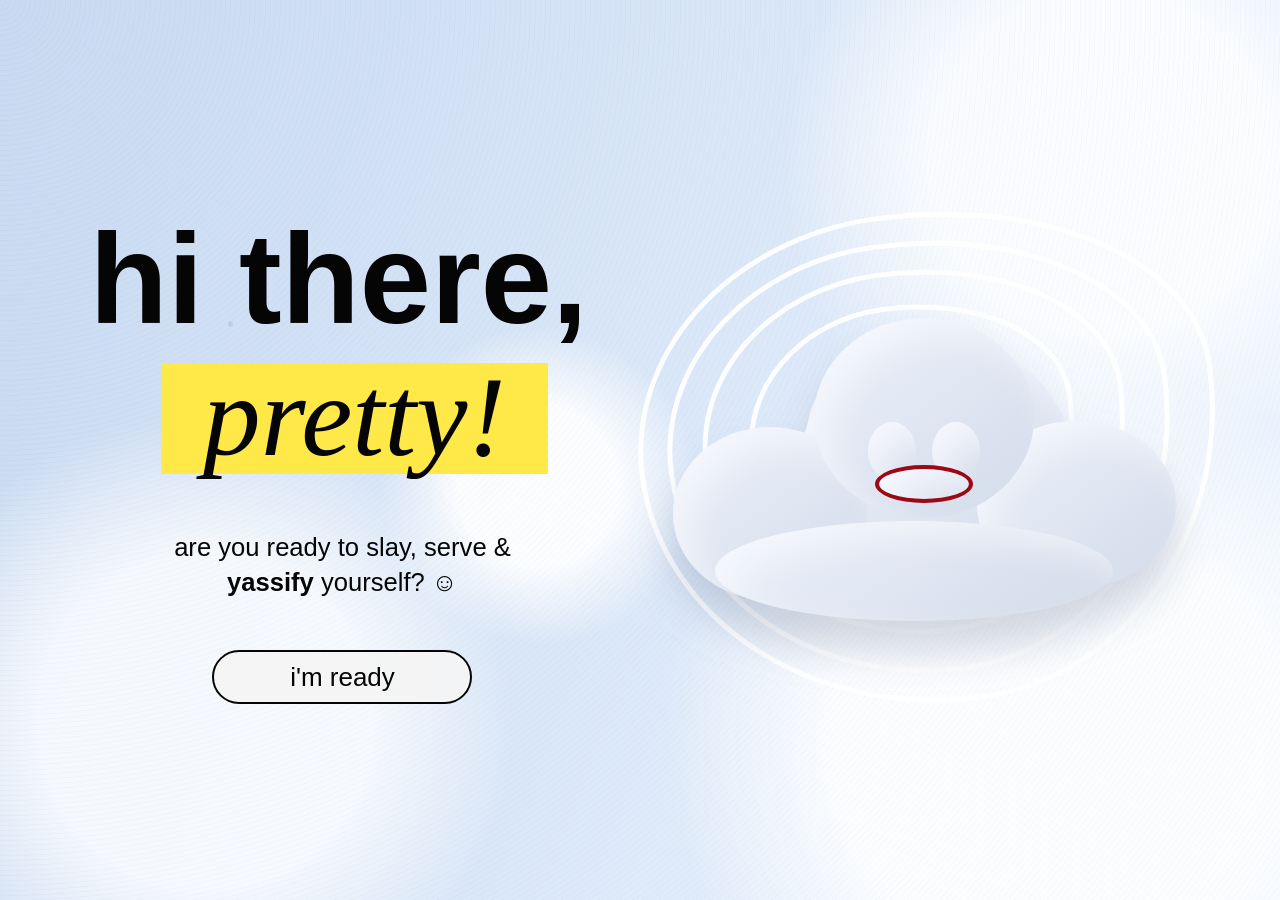
==== index.html @ 6fa4b676 "adding a landing page" ====
<!DOCTYPE html>
<html lang="en">
<head>
  <meta charset="UTF-8" />
  <meta name="viewport" content="width=device-width, initial-scale=1.0" />
  <title>Pretty Face Filter</title>
  <style>
    * {
      box-sizing: border-box;
    }

    html,
    body {
      min-height: 100%;
    }

    body {
      margin: 0;
      font-family: Arial, Helvetica, sans-serif;
      color: #050505;
      background:
        radial-gradient(circle at 18% 36%, rgba(126, 159, 203, 0.28) 0 2px, transparent 3px),
        radial-gradient(circle at 42% 54%, rgba(255, 255, 255, 0.9) 0 9%, transparent 18%),
        radial-gradient(circle at 16% 80%, rgba(255, 255, 255, 0.78) 0 13%, transparent 24%),
        radial-gradient(circle at 86% 18%, rgba(255, 255, 255, 0.82) 0 13%, transparent 24%),
        radial-gradient(circle at 82% 82%, rgba(255, 255, 255, 0.86) 0 17%, transparent 30%),
        linear-gradient(112deg, #c8d9f1 0%, #d7e5f7 42%, #eff6ff 100%);
      overflow-x: hidden;
    }

    body::before {
      content: "";
      position: fixed;
      inset: 0;
      pointer-events: none;
      opacity: 0.23;
      background-image:
        repeating-radial-gradient(circle at 0 0, rgba(28, 48, 77, 0.08) 0 1px, transparent 1px 5px),
        repeating-linear-gradient(92deg, rgba(255, 255, 255, 0.14) 0 1px, transparent 1px 4px);
      mix-blend-mode: multiply;
    }

    .landing {
      position: relative;
      min-height: 100vh;
      display: grid;
      grid-template-columns: minmax(340px, 0.95fr) minmax(360px, 1.05fr);
      align-items: center;
      gap: 36px;
      padding: clamp(36px, 7vw, 116px);
    }

    .intro {
      position: relative;
      z-index: 2;
      text-align: center;
      justify-self: center;
      width: min(670px, 100%);
      padding-top: 28px;
    }

    h1 {
      margin: 0;
      font-size: clamp(78px, 10vw, 150px);
      font-weight: 700;
      line-height: 0.86;
      letter-spacing: 0;
      text-align: left;
    }

    .pretty-mark {
      display: inline-block;
      margin: 28px auto 0;
      padding: 0 42px 6px;
      background: #ffe948;
      font-family: Georgia, "Times New Roman", serif;
      font-size: clamp(82px, 9vw, 145px);
      font-style: italic;
      font-weight: 400;
      line-height: 0.92;
      transform: translateX(12px);
    }

    .tagline {
      margin: 56px auto 0;
      max-width: 460px;
      font-size: clamp(22px, 2vw, 32px);
      line-height: 1.35;
    }

    .tagline strong {
      font-weight: 800;
    }

    .ready-link {
      display: inline-flex;
      justify-content: center;
      align-items: center;
      min-width: 260px;
      min-height: 54px;
      margin-top: 50px;
      padding: 10px 34px;
      border: 2px solid #050505;
      border-radius: 999px;
      background: rgba(245, 245, 245, 0.92);
      color: #050505;
      text-decoration: none;
      font-size: 26px;
      line-height: 1;
      transition: transform 0.18s ease, background 0.18s ease, box-shadow 0.18s ease;
    }

    .ready-link:hover,
    .ready-link:focus-visible {
      background: #fff;
      box-shadow: 0 9px 24px rgba(47, 63, 94, 0.18);
      transform: translateY(-2px);
      outline: none;
    }

    .cloud-stage {
      position: relative;
      z-index: 1;
      justify-self: center;
      width: min(640px, 45vw);
      aspect-ratio: 1.18;
      min-width: 360px;
    }

    .contour {
      position: absolute;
      inset: 2% 0 0 0;
      border: 5px solid rgba(255, 255, 255, 0.92);
      border-radius: 46% 54% 47% 53% / 46% 39% 61% 54%;
      transform: rotate(-8deg);
    }

    .contour:nth-child(1) {
      inset: 1% -4% -2% 3%;
    }

    .contour:nth-child(2) {
      inset: 7% 4% 4% 8%;
    }

    .contour:nth-child(3) {
      inset: 13% 12% 12% 14%;
    }

    .contour:nth-child(4) {
      inset: 20% 21% 21% 22%;
    }

    .contour:nth-child(5) {
      inset: 28% 31% 30% 32%;
    }

    .cloud {
      position: absolute;
      left: 5%;
      right: 4%;
      bottom: 15%;
      height: 62%;
      filter: drop-shadow(0 30px 20px rgba(104, 118, 148, 0.28));
    }

    .cloud span {
      position: absolute;
      display: block;
      background: linear-gradient(145deg, #edf2fb 0%, #d3dbea 100%);
      border-radius: 50%;
      box-shadow: inset 18px 16px 34px rgba(255, 255, 255, 0.5);
    }

    .puff-main {
      width: 53%;
      height: 92%;
      left: 28%;
      bottom: 2%;
    }

    .puff-left {
      width: 37%;
      height: 57%;
      left: 4%;
      bottom: 7%;
    }

    .puff-right {
      width: 38%;
      height: 55%;
      right: 0;
      bottom: 11%;
    }

    .puff-top {
      width: 42%;
      height: 66%;
      left: 31%;
      top: 0;
    }

    .puff-base {
      width: 76%;
      height: 33%;
      left: 12%;
      bottom: 0;
      border-radius: 999px;
    }

    .face {
      position: absolute;
      left: 52%;
      top: 48%;
      width: 132px;
      height: 82px;
      transform: translate(-50%, -50%);
      z-index: 3;
    }

    .eye {
      position: absolute;
      top: 0;
      width: 48px;
      height: 58px;
      border-radius: 50%;
      background:
        radial-gradient(circle at 55% 34%, #ffffff 0 5px, transparent 6px),
        radial-gradient(circle at 46% 48%, #1d1d1d 0 17px, #303030 18px 23px, transparent 24px),
        radial-gradient(circle at 50% 50%, #ffffff 0 29px, #b6b8be 31px 36px, transparent 37px);
      box-shadow: inset -4px -6px 8px rgba(0, 0, 0, 0.18), 0 2px 4px rgba(0, 0, 0, 0.16);
    }

    .eye.left {
      left: 10px;
    }

    .eye.right {
      right: 10px;
    }

    .mouth {
      position: absolute;
      left: 50%;
      bottom: 1px;
      width: 98px;
      height: 38px;
      border-radius: 999px;
      transform: translateX(-50%);
      background:
        radial-gradient(ellipse at 50% 38%, rgba(255, 130, 130, 0.9) 0 38%, transparent 39%),
        linear-gradient(#ff4940 0%, #d31623 68%, #8f0715 100%);
      border: 4px solid #9e0716;
      box-shadow: inset 0 -7px 6px rgba(78, 0, 13, 0.26), 0 5px 5px rgba(0, 0, 0, 0.2);
    }

    @media (max-width: 900px) {
      .landing {
        grid-template-columns: 1fr;
        align-content: center;
        padding: 42px 24px 56px;
      }

      .intro {
        order: 2;
        padding-top: 0;
      }

      h1 {
        text-align: center;
      }

      .pretty-mark {
        transform: none;
        padding-inline: 26px;
      }

      .tagline {
        margin-top: 34px;
      }

      .ready-link {
        margin-top: 32px;
      }

      .cloud-stage {
        order: 1;
        width: min(520px, 88vw);
        min-width: 0;
      }
    }

    @media (max-width: 520px) {
      .landing {
        padding-inline: 18px;
      }

      .pretty-mark {
        width: 100%;
        padding-inline: 10px;
      }

      .ready-link {
        width: min(260px, 82vw);
        font-size: 22px;
      }
    }
  </style>
</head>
<body>
  <main class="landing" aria-label="Pretty face filter welcome page">
    <section class="intro">
      <h1>hi there,</h1>
      <div class="pretty-mark">pretty!</div>
      <p class="tagline">are you ready to slay, serve &amp;<br><strong>yassify</strong> yourself? ☺</p>
      <a class="ready-link" href="frapp.html">i'm ready</a>
    </section>

    <section class="cloud-stage" aria-hidden="true">
      <div class="contour"></div>
      <div class="contour"></div>
      <div class="contour"></div>
      <div class="contour"></div>
      <div class="contour"></div>
      <div class="cloud">
        <span class="puff-main"></span>
        <span class="puff-left"></span>
        <span class="puff-right"></span>
        <span class="puff-top"></span>
        <span class="puff-base"></span>
        <div class="face">
          <span class="eye left"></span>
          <span class="eye right"></span>
          <span class="mouth"></span>
        </div>
      </div>
    </section>
  </main>
</body>
</html>
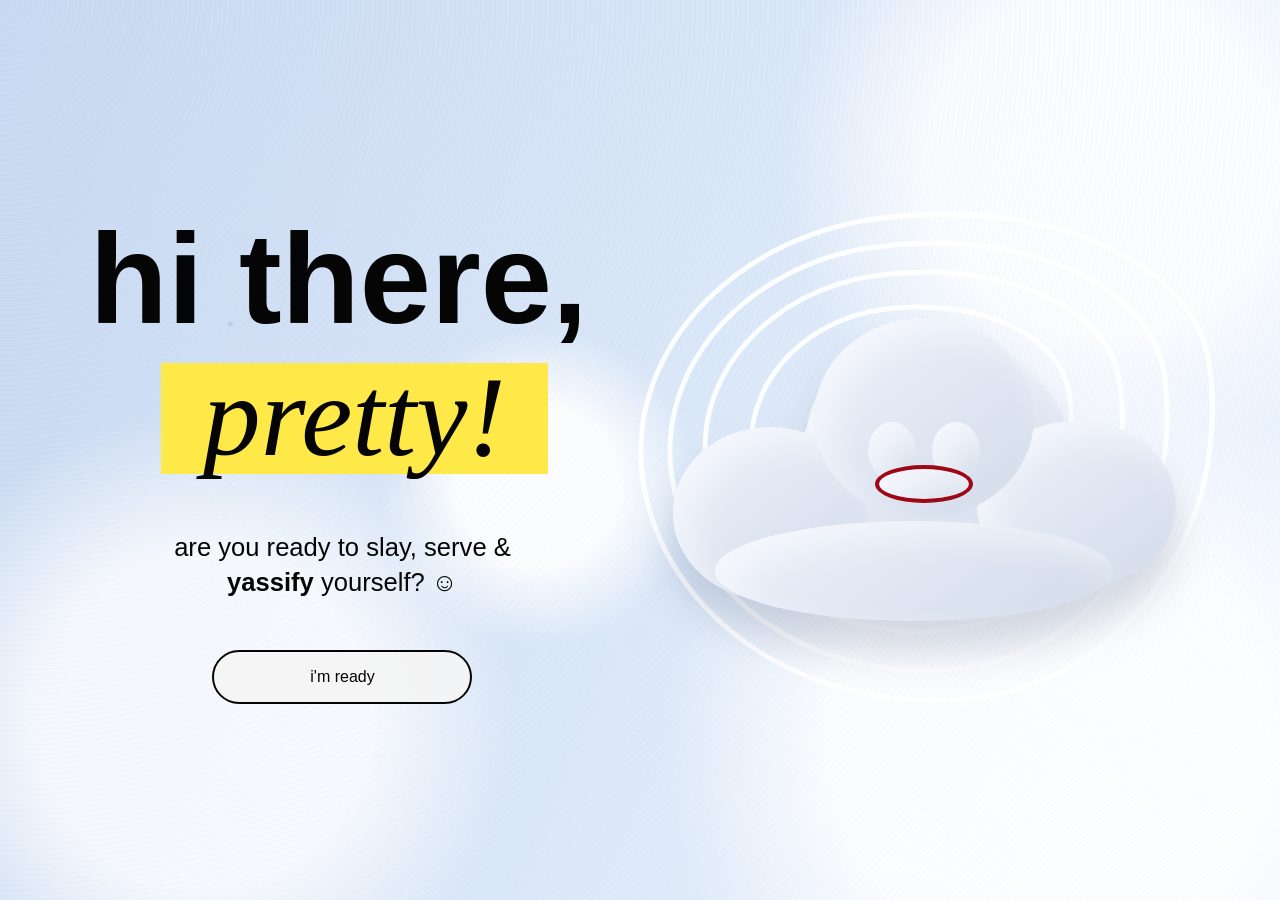
==== commit c2e67a0f: "terms and conditions page" ====
--- a/index.html
+++ b/index.html
@@ -48,6 +48,14 @@
       align-items: center;
       gap: 36px;
       padding: clamp(36px, 7vw, 116px);
+    }
+
+    .screen {
+      display: none;
+    }
+
+    .screen.active {
+      display: grid;
     }
 
     .intro {
@@ -118,6 +126,11 @@
       outline: none;
     }
 
+    .ready-link.dark {
+      background: #050505;
+      color: #fff;
+    }
+
     .cloud-stage {
       position: relative;
       z-index: 1;
@@ -125,6 +138,15 @@
       width: min(640px, 45vw);
       aspect-ratio: 1.18;
       min-width: 360px;
+    }
+
+    .cloud-stage.small {
+      width: min(250px, 44vw);
+      min-width: 150px;
+    }
+
+    .cloud-stage.small .contour {
+      border-width: 2px;
     }
 
     .contour {
@@ -254,8 +276,170 @@
       box-shadow: inset 0 -7px 6px rgba(78, 0, 13, 0.26), 0 5px 5px rgba(0, 0, 0, 0.2);
     }
 
+    .cloud-stage.small .face {
+      width: 58px;
+      height: 38px;
+    }
+
+    .cloud-stage.small .eye {
+      width: 22px;
+      height: 26px;
+      background:
+        radial-gradient(circle at 55% 34%, #ffffff 0 2px, transparent 3px),
+        radial-gradient(circle at 46% 48%, #1d1d1d 0 7px, #303030 8px 10px, transparent 11px),
+        radial-gradient(circle at 50% 50%, #ffffff 0 13px, #b6b8be 14px 16px, transparent 17px);
+    }
+
+    .cloud-stage.small .eye.left {
+      left: 4px;
+    }
+
+    .cloud-stage.small .eye.right {
+      right: 4px;
+    }
+
+    .cloud-stage.small .mouth {
+      width: 38px;
+      height: 22px;
+      border-width: 2px;
+    }
+
+    .info-screen,
+    .products-screen {
+      position: relative;
+      min-height: 100vh;
+      align-items: center;
+      justify-items: center;
+      padding: clamp(36px, 7vw, 92px);
+      text-align: center;
+    }
+
+    .info-content,
+    .products-content {
+      position: relative;
+      z-index: 2;
+      width: min(1120px, 100%);
+      display: grid;
+      justify-items: center;
+    }
+
+    .info-copy {
+      margin: 22px 0 0;
+      font-size: clamp(23px, 2.2vw, 34px);
+      line-height: 1.22;
+    }
+
+    .info-copy p {
+      margin: 0 0 34px;
+    }
+
+    .actions {
+      display: flex;
+      justify-content: center;
+      gap: 18px;
+      flex-wrap: wrap;
+      margin-top: 18px;
+    }
+
+    button.ready-link {
+      font: inherit;
+      cursor: pointer;
+    }
+
+    .actions .ready-link {
+      min-width: 178px;
+      min-height: 36px;
+      margin-top: 0;
+      padding: 6px 28px;
+      font-size: 20px;
+    }
+
+    .products-cloud {
+      position: absolute;
+      left: 2%;
+      top: 6%;
+      width: min(280px, 24vw);
+      min-width: 150px;
+      z-index: 3;
+      pointer-events: none;
+    }
+
+    .products-title {
+      margin: 0 0 28px;
+      font-size: clamp(72px, 8vw, 138px);
+      line-height: 0.92;
+      font-weight: 700;
+    }
+
+    .product-grid {
+      display: grid;
+      grid-template-columns: repeat(3, minmax(210px, 1fr));
+      gap: clamp(22px, 3vw, 38px);
+      width: min(1040px, 100%);
+    }
+
+    .product-card {
+      min-height: 350px;
+      padding: 48px 28px 34px;
+      border-radius: 24px;
+      display: flex;
+      flex-direction: column;
+      align-items: center;
+      justify-content: flex-start;
+      color: #050505;
+    }
+
+    .product-card.makeup {
+      background: #edcff4;
+    }
+
+    .product-card.filters {
+      background: #efffbd;
+    }
+
+    .product-card.pose {
+      background: #bfdcf5;
+    }
+
+    .product-icon {
+      height: 110px;
+      display: grid;
+      place-items: center;
+      font-size: 74px;
+      line-height: 1;
+    }
+
+    .product-label {
+      display: inline-block;
+      min-width: 220px;
+      margin-top: 18px;
+      padding: 5px 16px;
+      background: #ffe45a;
+      font-family: Georgia, "Times New Roman", serif;
+      font-size: 28px;
+      font-style: italic;
+      line-height: 1;
+    }
+
+    .product-card p {
+      max-width: 280px;
+      margin: 24px 0 0;
+      font-size: 20px;
+      line-height: 1.2;
+      text-align: left;
+    }
+
+    .products-ready {
+      min-width: 178px;
+      min-height: 38px;
+      margin-top: 22px;
+      font-size: 20px;
+    }
+
     @media (max-width: 900px) {
-      .landing {
+      .landing,
+      .info-screen,
+      .products-screen {
         grid-template-columns: 1fr;
         align-content: center;
         padding: 42px 24px 56px;
@@ -288,6 +472,33 @@
         width: min(520px, 88vw);
         min-width: 0;
       }
+
+      .info-screen,
+      .products-screen {
+        display: none;
+      }
+
+      .info-screen.active,
+      .products-screen.active {
+        display: grid;
+      }
+
+      .product-grid {
+        grid-template-columns: 1fr;
+        width: min(390px, 100%);
+      }
+
+      .products-cloud {
+        position: relative;
+        left: auto;
+        top: auto;
+        width: min(220px, 60vw);
+        margin-bottom: -18px;
+      }
+
+      .products-title {
+        font-size: clamp(58px, 16vw, 92px);
+      }
     }
 
     @media (max-width: 520px) {
@@ -304,16 +515,37 @@
         width: min(260px, 82vw);
         font-size: 22px;
       }
+
+      .actions .ready-link,
+      .products-ready {
+        width: min(190px, 70vw);
+        font-size: 18px;
+      }
+
+      .info-copy {
+        font-size: 22px;
+      }
+
+      .product-card {
+        min-height: 0;
+        padding: 34px 24px 30px;
+      }
+
+      .product-label {
+        min-width: 0;
+        width: 100%;
+        font-size: 25px;
+      }
     }
   </style>
 </head>
 <body>
-  <main class="landing" aria-label="Pretty face filter welcome page">
+  <main class="landing screen active" data-screen="welcome" aria-label="Pretty face filter welcome page">
     <section class="intro">
       <h1>hi there,</h1>
       <div class="pretty-mark">pretty!</div>
       <p class="tagline">are you ready to slay, serve &amp;<br><strong>yassify</strong> yourself? ☺</p>
-      <a class="ready-link" href="frapp.html">i'm ready</a>
+      <button class="ready-link" type="button" data-next="notice">i'm ready</button>
     </section>
 
     <section class="cloud-stage" aria-hidden="true">
@@ -336,5 +568,106 @@
       </div>
     </section>
   </main>
+
+  <main class="info-screen screen" data-screen="notice" aria-label="Face data notice">
+    <section class="info-content">
+      <div class="cloud-stage small" aria-hidden="true">
+        <div class="contour"></div>
+        <div class="contour"></div>
+        <div class="contour"></div>
+        <div class="contour"></div>
+        <div class="contour"></div>
+        <div class="cloud">
+          <span class="puff-main"></span>
+          <span class="puff-left"></span>
+          <span class="puff-right"></span>
+          <span class="puff-top"></span>
+          <span class="puff-base"></span>
+          <div class="face">
+            <span class="eye left"></span>
+            <span class="eye right"></span>
+            <span class="mouth"></span>
+          </div>
+        </div>
+      </div>
+
+      <div class="info-copy">
+        <p>it's important to know that this experience uses your face in real time<br>to create a personalised interaction.</p>
+        <p>no personal data will be stored after you leave.</p>
+      </div>
+
+      <div class="actions">
+        <button class="ready-link" type="button" data-next="products">i understand</button>
+        <button class="ready-link dark" type="button" data-next="welcome">nevermind</button>
+      </div>
+    </section>
+  </main>
+
+  <main class="products-screen screen" data-screen="products" aria-label="Products and FAQs">
+    <section class="products-content">
+      <div class="products-cloud" aria-hidden="true">
+        <div class="cloud-stage small">
+          <div class="contour"></div>
+          <div class="contour"></div>
+          <div class="contour"></div>
+          <div class="contour"></div>
+          <div class="contour"></div>
+          <div class="cloud">
+            <span class="puff-main"></span>
+            <span class="puff-left"></span>
+            <span class="puff-right"></span>
+            <span class="puff-top"></span>
+            <span class="puff-base"></span>
+            <div class="face">
+              <span class="eye left"></span>
+              <span class="eye right"></span>
+              <span class="mouth"></span>
+            </div>
+          </div>
+        </div>
+      </div>
+
+      <h2 class="products-title">let's start!</h2>
+
+      <section class="product-grid" aria-label="Available experiences">
+        <article class="product-card makeup">
+          <div class="product-icon" aria-hidden="true">💄</div>
+          <span class="product-label">[make-up looks]</span>
+          <p>no time to put on make-up today, or just curious how you look like with different looks? experiment with our different make-up filters.</p>
+        </article>
+
+        <article class="product-card filters">
+          <div class="product-icon" aria-hidden="true">💬</div>
+          <span class="product-label">[special filters]</span>
+          <p>want to represent something specific, like your fandoms, hobbies, or nationality? we can tailor our filters to your specific needs.</p>
+        </article>
+
+        <article class="product-card pose">
+          <div class="product-icon" aria-hidden="true">🤙</div>
+          <span class="product-label">[pose-tool]</span>
+          <p>tired of not knowing how to pose, or doing the same pose over and over again? practice different poses with the pose-tool.</p>
+        </article>
+      </section>
+
+      <a class="ready-link products-ready" href="frapp.html">i'm ready</a>
+    </section>
+  </main>
+
+  <script>
+    const screens = document.querySelectorAll(".screen");
+
+    function showScreen(name) {
+      screens.forEach((screen) => {
+        screen.classList.toggle("active", screen.dataset.screen === name);
+      });
+      window.scrollTo({ top: 0, behavior: "instant" });
+    }
+
+    document.querySelectorAll("[data-next]").forEach((button) => {
+      button.addEventListener("click", () => {
+        showScreen(button.dataset.next);
+      });
+    });
+  </script>
 </body>
 </html>
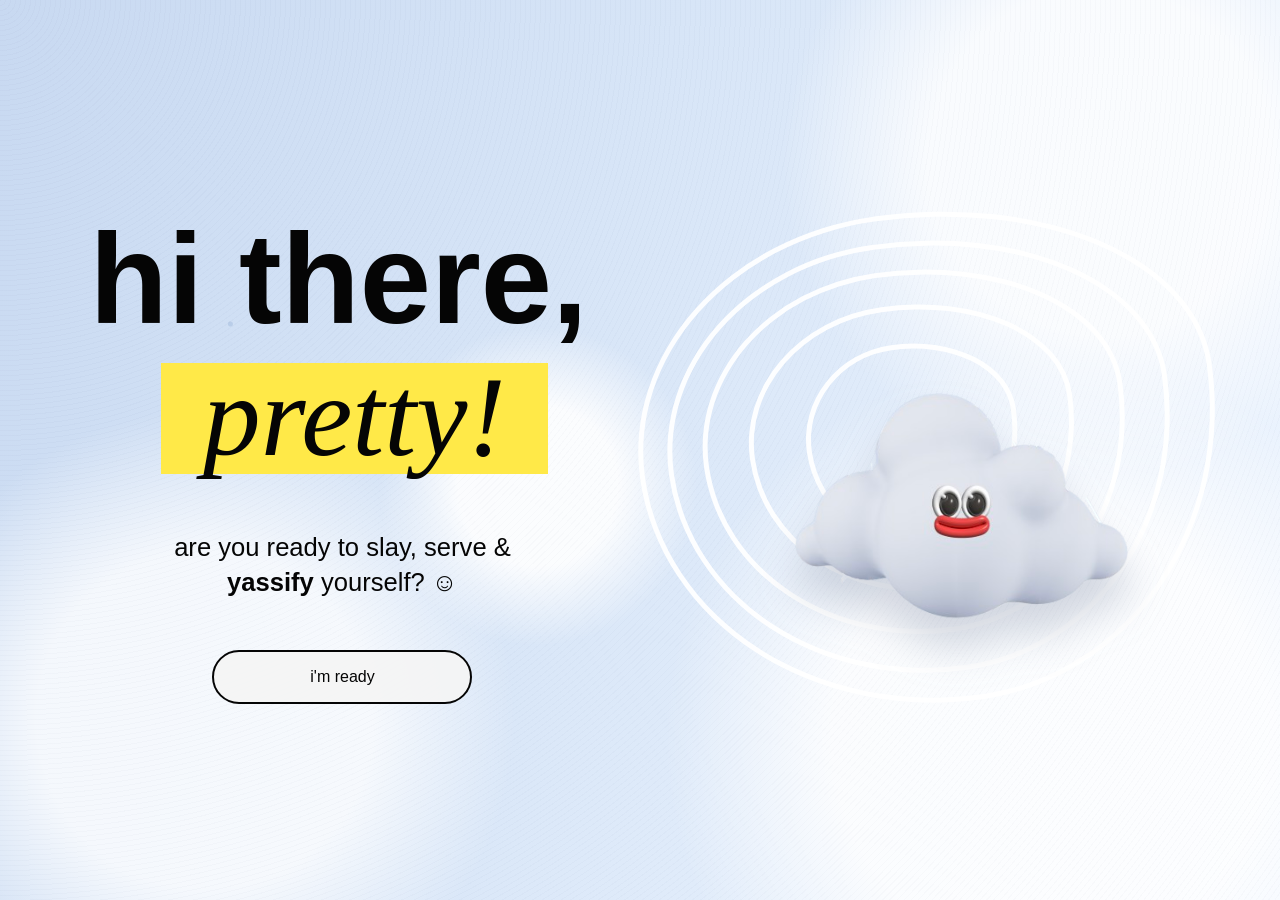
==== commit 88bc5594: "adding cloud" ====
--- a/index.html
+++ b/index.html
@@ -149,6 +149,25 @@
       border-width: 2px;
     }
 
+    .cloud-image {
+      position: absolute;
+      left: 3%;
+      right: 2%;
+      bottom: 9%;
+      z-index: 2;
+      width: 95%;
+      height: auto;
+      filter: drop-shadow(0 30px 20px rgba(104, 118, 148, 0.28));
+    }
+
+    .cloud-stage.small .cloud-image {
+      left: 0;
+      right: auto;
+      bottom: 6%;
+      width: 100%;
+      filter: drop-shadow(0 12px 10px rgba(104, 118, 148, 0.22));
+    }
+
     .contour {
       position: absolute;
       inset: 2% 0 0 0;
@@ -554,18 +573,7 @@
       <div class="contour"></div>
       <div class="contour"></div>
       <div class="contour"></div>
-      <div class="cloud">
-        <span class="puff-main"></span>
-        <span class="puff-left"></span>
-        <span class="puff-right"></span>
-        <span class="puff-top"></span>
-        <span class="puff-base"></span>
-        <div class="face">
-          <span class="eye left"></span>
-          <span class="eye right"></span>
-          <span class="mouth"></span>
-        </div>
-      </div>
+      <img class="cloud-image" src="cloud.png" alt="" />
     </section>
   </main>
 
@@ -577,18 +585,7 @@
         <div class="contour"></div>
         <div class="contour"></div>
         <div class="contour"></div>
-        <div class="cloud">
-          <span class="puff-main"></span>
-          <span class="puff-left"></span>
-          <span class="puff-right"></span>
-          <span class="puff-top"></span>
-          <span class="puff-base"></span>
-          <div class="face">
-            <span class="eye left"></span>
-            <span class="eye right"></span>
-            <span class="mouth"></span>
-          </div>
-        </div>
+        <img class="cloud-image" src="cloud.png" alt="" />
       </div>
 
       <div class="info-copy">
@@ -612,18 +609,7 @@
           <div class="contour"></div>
           <div class="contour"></div>
           <div class="contour"></div>
-          <div class="cloud">
-            <span class="puff-main"></span>
-            <span class="puff-left"></span>
-            <span class="puff-right"></span>
-            <span class="puff-top"></span>
-            <span class="puff-base"></span>
-            <div class="face">
-              <span class="eye left"></span>
-              <span class="eye right"></span>
-              <span class="mouth"></span>
-            </div>
-          </div>
+          <img class="cloud-image" src="cloud.png" alt="" />
         </div>
       </div>
 
